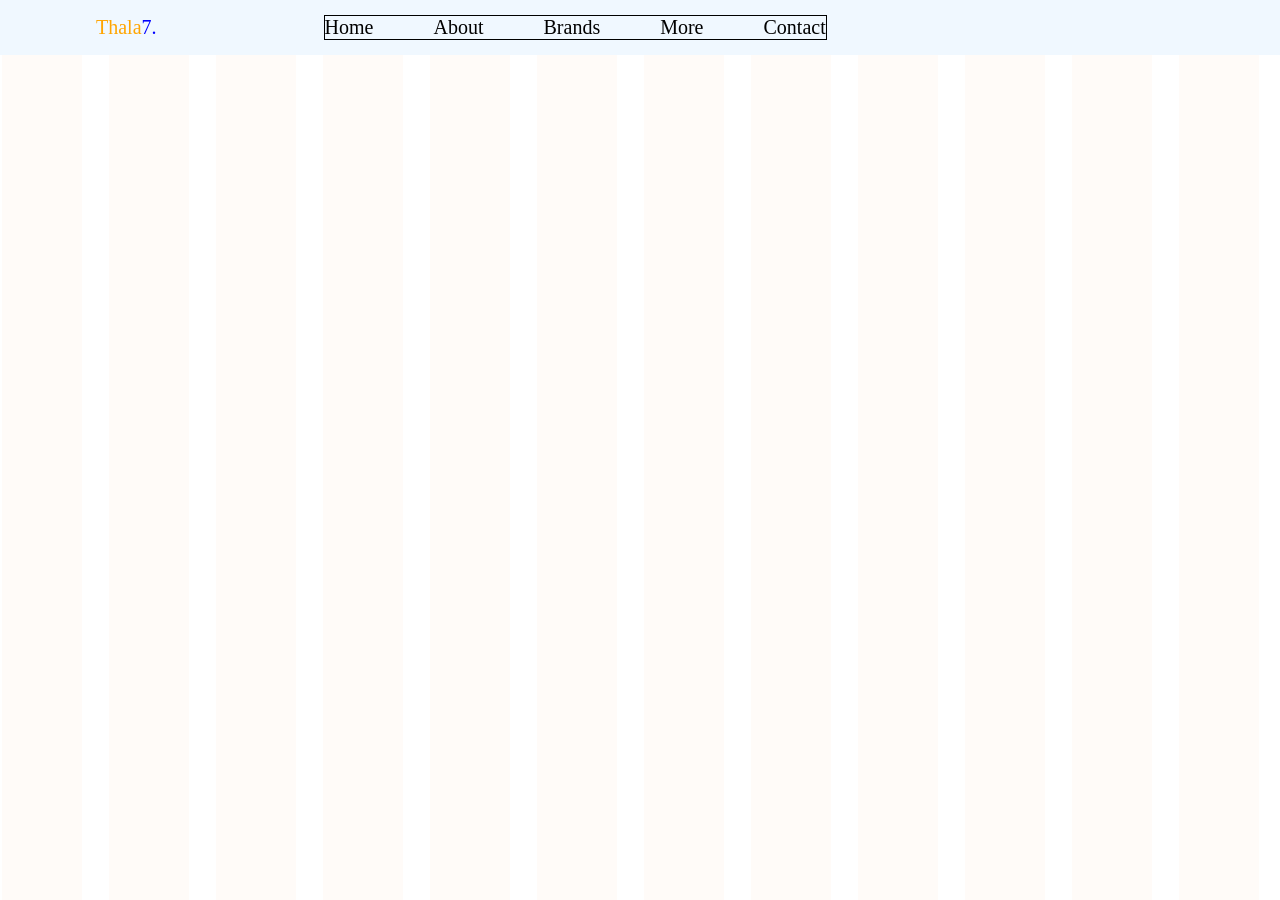
==== Thala_web_page/index.html @ 521b025f "Thala web page" ====
<!doctype html>
<html lang="en">
  <head>
    <meta charset="UTF-8" />
    <meta name="viewport" content="width=device-width, initial-scale=1.0" />
    <link rel="stylesheet" href="style.css" />
    <title>Thala Store</title>
  </head>
  <body>
    <header>
      <div class="containers">
        <div class="boxes"></div>
        <div class="boxes"></div>
        <div class="boxes"></div>
        <div class="boxes"></div>
        <div class="boxes"></div>
        <div class="boxes"></div>
        <div class="boxes"></div>
        <div class="boxes"></div>
        <div class="boxes"></div>
        <div class="boxes"></div>
        <div class="boxes"></div>
        <div class="boxes"></div>
        <div class="boxes"></div>
        <div class="boxes"></div>
      </div>
      <nav class="nav-bar">
        <div class="nav-bar-logo">
          <div><span id="t-1">Thala</span><span id="t-2">7.</span></div>
        </div>

        <div class="nav-bar-main">
          <ul>
            <li><div class="nav-bar-home">Home</div></li>
            <li><div class="nav-bar-about">About</div></li>
            <li><div class="nav-bar-brands">Brands</div></li>
            <li><div class="nav-bar-more">More</div></li>
            <li><div class="nav-bar-contact">Contact</div></li>
          </ul>
        </div>

        <div class="nav-bar-search">
          <div></div>
        </div>

        <div class="nav-bar-add-to-cart">
          <div></div>
        </div>

        <div class="nav-bar-pp">
          <div></div>
        </div>
      </nav>
    </header>

    <main>
      <section></section>
    </main>

    <footer></footer>
  </body>
</html>
---- Thala_web_page/style.css ----
* {
  margin: 0px;
  padding: 0px;
  box-sizing: border-box;
}

body {
  height: 100vh;
}

.containers {
  display: flex;
  position: absolute;
  gap: 25px;
}

.boxes {
  border-color: black;
  border: black;
  background-color: rgb(233, 145, 58);
  height: 100vh;
  width: 80px;
  margin-left: 2px;
  opacity: 3.5%;
}

.nav-bar {
  position: fixed;
  width: 100vw;
  display: flex;
  justify-content: space-between;
  align-items: center;
  font-size: 20px;
  background-color: aliceblue;
}

.nav-bar-logo {
  display: inline;
  justify-content: left;
  padding: 16px;
  margin-left: 80px;
}

#t-1 {
  color: orange;
}

#t-2 {
  color: blue;
}

/* .nav-bar-logo div span{
    gap: 100px;
} */

.nav-bar-main ul {
  display: flex;
  list-style: none;
  border: 1px solid black;
  gap: 60px;
}
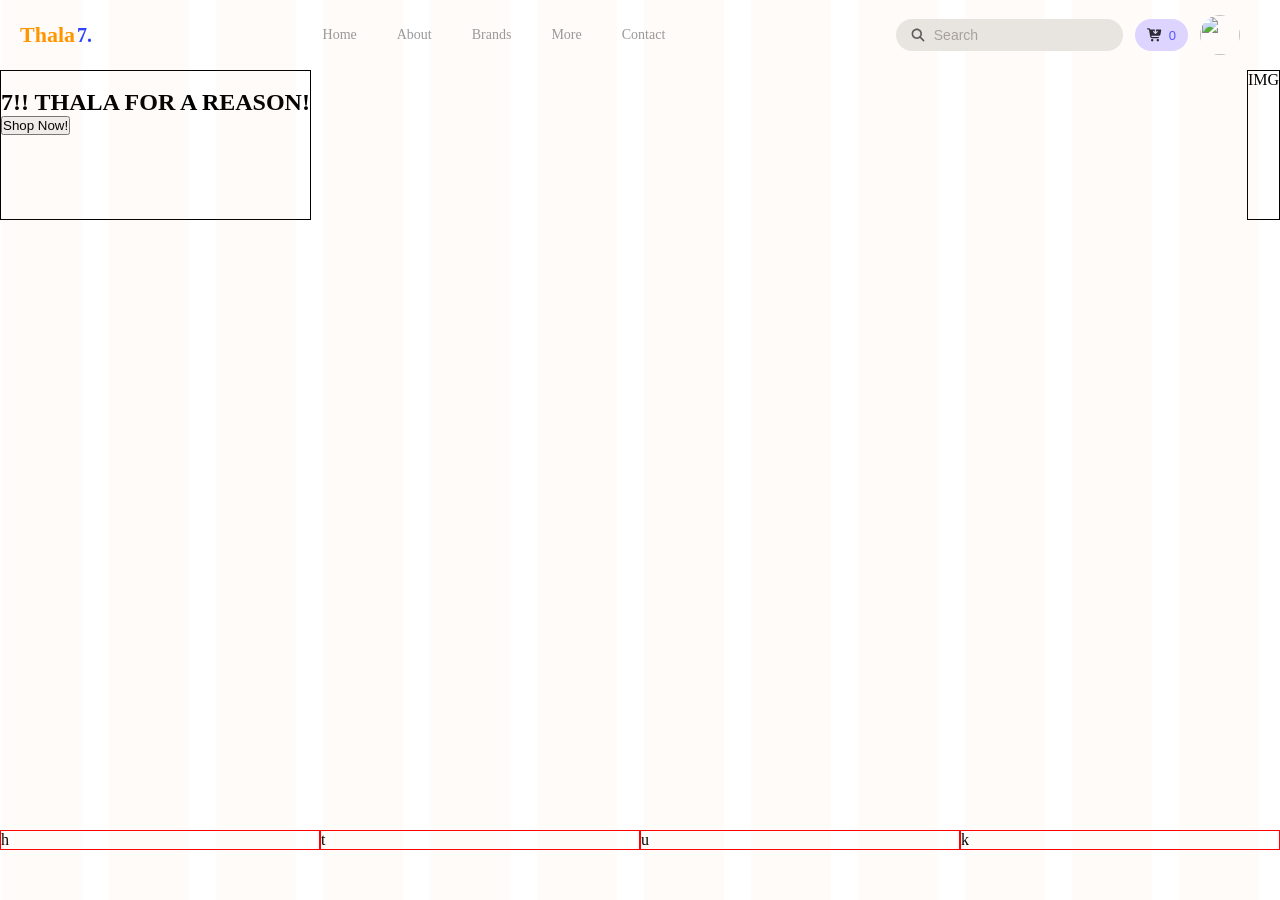
==== commit c15d89b9: "Header and footer, along with the alignment of the divs are done" ====
--- a/Thala_web_page/index.html
+++ b/Thala_web_page/index.html
@@ -39,24 +39,54 @@
           </ul>
         </div>
 
-        <div class="nav-bar-search">
-          <div></div>
-        </div>
+        <div class="nav-right">
+          <div class="nav-bar-search">
+            <div>
+              <span class="icon-search"
+                ><img src="magnifying-glass-solid-full.svg" alt="search"
+              /></span>
+              <input type="text" placeholder="Search" />
+            </div>
+          </div>
 
-        <div class="nav-bar-add-to-cart">
-          <div></div>
-        </div>
+          <div class="nav-bar-add-to-cart">
+            <div>
+              <span class="icon-cart"
+                ><img src="cart-arrow-down-solid-full.svg" alt="cart"
+              /></span>
+              <button>0</button>
+            </div>
+          </div>
 
-        <div class="nav-bar-pp">
-          <div></div>
+          <div class="nav-bar-pp">
+            <img
+              src="https://images.unsplash.com/photo-1780914435941-f0ea484146a4?q=80&w=687&auto=format&fit=crop&ixlib=rb-4.1.0&ixid=M3wxMjA3fDB8MHxwaG90by1wYWdlfHx8fGVufDB8fHx8fA%3D%3D"
+              alt=""
+            />
+          </div>
         </div>
       </nav>
     </header>
 
     <main>
-      <section></section>
+      <section class="hero">
+        <div class="left">
+          <span><img src="" alt="" /></span>
+          <h2>7!! THALA FOR A <span>REASON!</span></h2>
+          <p></p>
+          <span><button>Shop Now!</button></span>
+        </div>
+        <div class="right">IMG</div>
+      </section>
     </main>
 
-    <footer></footer>
+    <footer>
+      <section class="service">
+        <div>h</div>
+        <div>t</div>
+        <div>u</div>
+        <div>k</div>
+      </section>
+    </footer>
   </body>
 </html>
--- a/Thala_web_page/style.css
+++ b/Thala_web_page/style.css
@@ -14,6 +14,7 @@
   gap: 25px;
 }
 
+/* Decorative background pattern */
 .boxes {
   border-color: black;
   border: black;
@@ -24,38 +25,225 @@
   opacity: 3.5%;
 }
 
+/* Fixed navbar at top */
 .nav-bar {
   position: fixed;
   width: 100vw;
   display: flex;
   justify-content: space-between;
   align-items: center;
+  font-size: 16px;
+  padding: 0 20px;
+  height: 70px;
+}
+
+/* Logo container */
+.nav-bar-logo {
+  display: flex;
+  align-items: center;
+  padding: 0;
+  margin: 0;
+  flex-shrink: 0;
+}
+
+.nav-bar-logo div {
+  display: flex;
+  align-items: baseline;
+  gap: 2px;
+}
+
+/* Orange "Thala" text */
+#t-1 {
+  color: #ff9500;
+  font-size: 22px;
+  font-weight: bold;
+}
+
+/* Blue "7." number */
+#t-2 {
+  color: #2e43ff;
   font-size: 20px;
-  background-color: aliceblue;
-}
-
-.nav-bar-logo {
-  display: inline;
-  justify-content: left;
-  padding: 16px;
-  margin-left: 80px;
-}
-
-#t-1 {
-  color: orange;
-}
-
-#t-2 {
-  color: blue;
-}
-
-/* .nav-bar-logo div span{
-    gap: 100px;
-} */
+  font-weight: bold;
+}
+
+/* Centered navigation menu */
+.nav-bar-main {
+  display: flex;
+  flex-grow: 1;
+  justify-content: center;
+  margin: 0 40px;
+}
 
 .nav-bar-main ul {
   display: flex;
   list-style: none;
-  border: 1px solid black;
-  gap: 60px;
-}
+  justify-content: center;
+  gap: 40px;
+}
+
+.nav-bar-main ul li div {
+  color: #999;
+  font-size: 14px;
+  cursor: pointer;
+  transition: color 0.3s ease;
+}
+
+.nav-bar-main ul li div:hover {
+  color: #333;
+}
+
+/* Gray rounded search box */
+.nav-bar-search {
+  display: flex;
+  align-items: center;
+  background-color: #e8e5e0;
+  border-radius: 25px;
+  padding: 8px 14px;
+  gap: 8px;
+  min-width: 200px;
+  border: none;
+  flex-shrink: 0;
+}
+
+/* Search content wrapper */
+.nav-bar-search > div {
+  display: flex;
+  align-items: center;
+  gap: 8px;
+  width: 100%;
+}
+
+/* Search icon container */
+.icon-search {
+  display: flex;
+  align-items: center;
+  flex-shrink: 0;
+}
+
+/* Search icon image */
+.icon-search img {
+  height: 16px;
+  width: auto;
+  opacity: 0.6;
+}
+
+/* Search input field */
+.nav-bar-search input {
+  border: none;
+  background-color: transparent;
+  font-size: 14px;
+  color: #333;
+  width: 100%;
+  outline: none;
+}
+
+.nav-bar-search input::placeholder {
+  color: #a8a09f;
+}
+
+/*  rounded cart button */
+.nav-bar-add-to-cart {
+  display: flex;
+  align-items: center;
+  background-color: #ddd5ff;
+  border-radius: 25px;
+  padding: 8px 12px;
+  gap: 6px;
+  border: none;
+  min-width: auto;
+}
+
+/* Cart content wrapper */
+.nav-bar-add-to-cart > div {
+  display: flex;
+  align-items: center;
+  gap: 6px;
+  width: 100%;
+}
+
+/* Cart icon container */
+.icon-cart {
+  display: flex;
+  align-items: center;
+  flex-shrink: 0;
+}
+
+/* Cart icon image */
+.icon-cart img {
+  height: 16px;
+  width: auto;
+  opacity: 0.8;
+}
+
+/* cart counter button */
+.nav-bar-add-to-cart button {
+  border: none;
+  background-color: transparent;
+  font-size: 13px;
+  color: #5555ff;
+  outline: none;
+  cursor: pointer;
+  font-weight: 500;
+}
+
+/* Profile picture container */
+.nav-bar-pp {
+  display: flex;
+  align-items: center;
+  margin-right: 20px;
+}
+
+/* Circular profile avatar */
+.nav-bar-pp img {
+  height: 40px;
+  width: 40px;
+  border-radius: 50%;
+  object-fit: cover;
+}
+
+/* Right navbar section container */
+.nav-right {
+  display: flex;
+  gap: 12px;
+  align-items: center;
+  flex-shrink: 0;
+}
+
+/* To match the nav bar */
+main {
+  padding-top: 70px; 
+  padding-bottom: 70px;
+}
+
+/* hero section  */
+.hero {
+  display: flex;
+  justify-content: space-between;
+}
+
+.left{
+  border: 1px black solid;
+  align-items: center;
+  justify-content: center;
+  height: 150px;
+}
+
+.right{
+  border: 1px black solid;
+}
+
+/* To match the main */
+footer{
+  padding-top: 60vh;
+}
+
+.service {
+  display: flex;
+  width: 100%;
+  flex-direction: row;
+}
+
+.service div {
+  flex: 1;              
+  border: 1px solid rgb(255, 0, 0);
+}
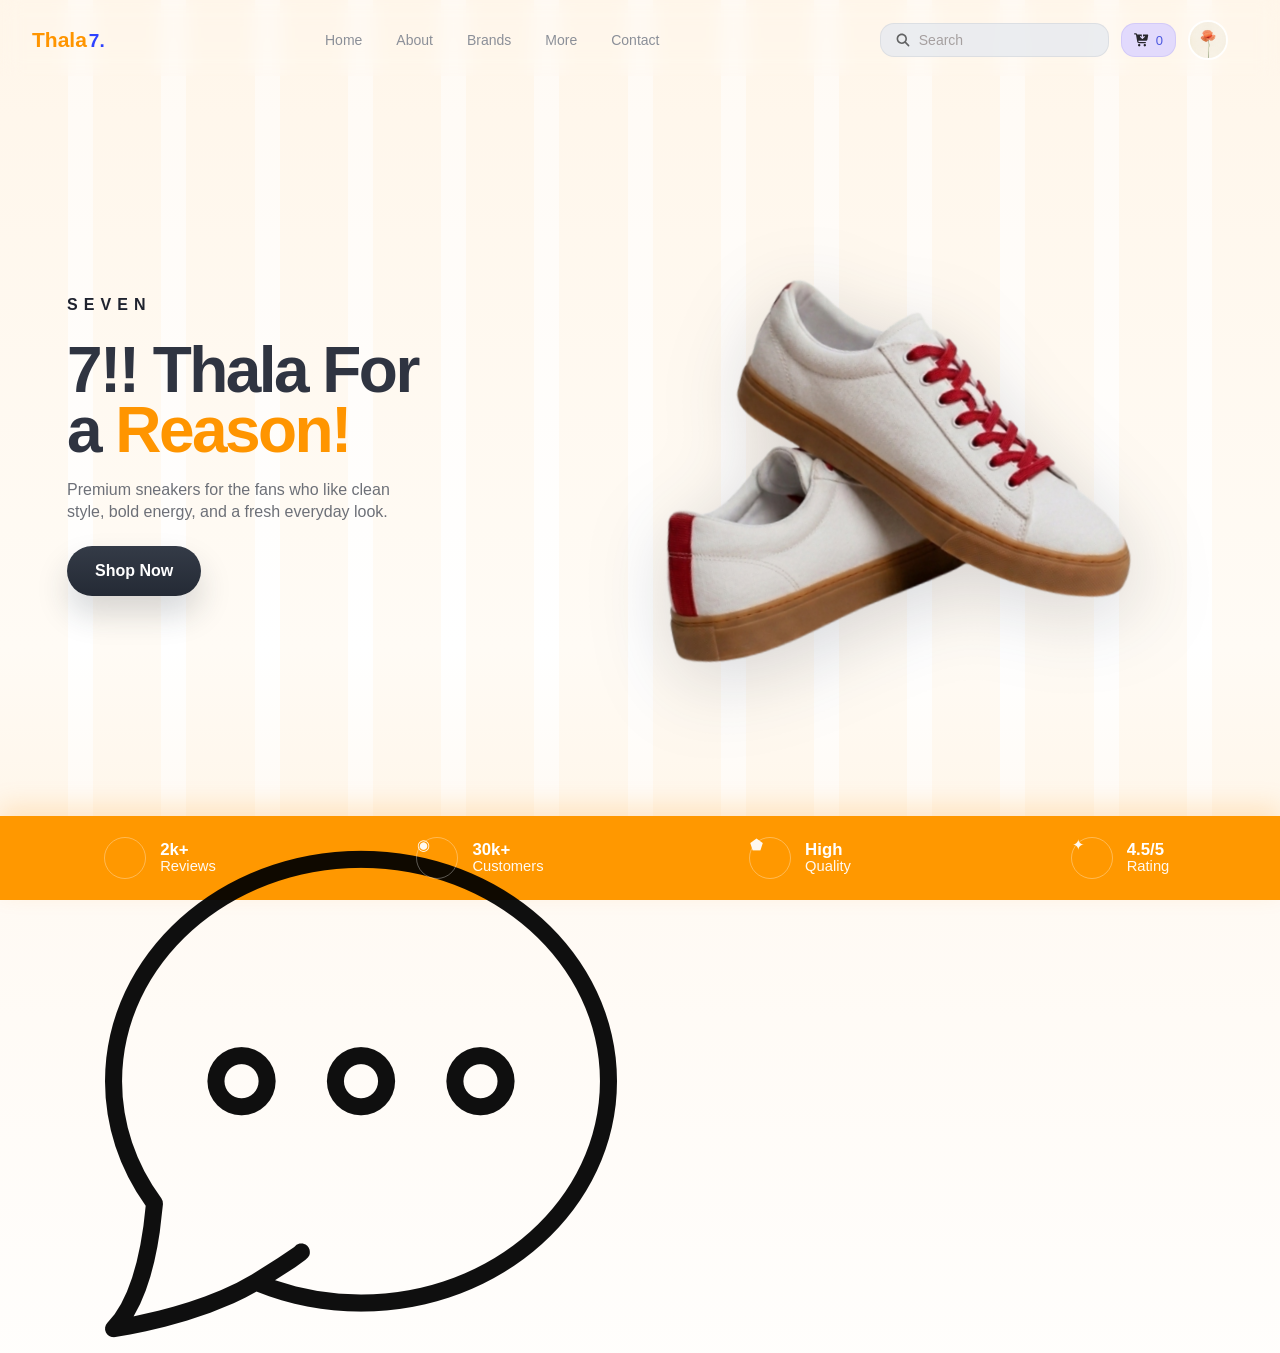
==== commit 4c9e2b64: "thala css page 1st page 70%" ====
--- a/Thala_web_page/index.html
+++ b/Thala_web_page/index.html
@@ -60,8 +60,8 @@
 
           <div class="nav-bar-pp">
             <img
-              src="https://images.unsplash.com/photo-1780914435941-f0ea484146a4?q=80&w=687&auto=format&fit=crop&ixlib=rb-4.1.0&ixid=M3wxMjA3fDB8MHxwaG90by1wYWdlfHx8fGVufDB8fHx8fA%3D%3D"
-              alt=""
+              src="simple_flower_image_2K_202606151316.jpeg"
+              alt="logo"
             />
           </div>
         </div>
@@ -71,21 +71,56 @@
     <main>
       <section class="hero">
         <div class="left">
-          <span><img src="" alt="" /></span>
-          <h2>7!! THALA FOR A <span>REASON!</span></h2>
-          <p></p>
-          <span><button>Shop Now!</button></span>
+          <span class="hero-brand">SEVEN</span>
+          <h1>7!! Thala For a <span>Reason!</span></h1>
+          <p>
+            Premium sneakers for the fans who like clean style, bold energy, and
+            a fresh everyday look.
+          </p>
+          <span class="hero-cta"><button>Shop Now</button></span>
         </div>
-        <div class="right">IMG</div>
+        <div class="right">
+          <div class="shoe-stage">
+            <img
+              class="shoe-art"
+              src="shoe.png"
+              alt="Sneaker image"
+            />
+          </div>
+        </div>
       </section>
     </main>
 
     <footer>
       <section class="service">
-        <div>h</div>
-        <div>t</div>
-        <div>u</div>
-        <div>k</div>
+        <div class="service-card">
+          <span class="service-icon"><img src="comment.png" alt=""></span>
+          <div>
+            <strong>2k+</strong>
+            <span>Reviews</span>
+          </div>
+        </div>
+        <div class="service-card">
+          <span class="service-icon">◉</span>
+          <div>
+            <strong>30k+</strong>
+            <span>Customers</span>
+          </div>
+        </div>
+        <div class="service-card">
+          <span class="service-icon">⬟</span>
+          <div>
+            <strong>High</strong>
+            <span>Quality</span>
+          </div>
+        </div>
+        <div class="service-card">
+          <span class="service-icon">✦</span>
+          <div>
+            <strong>4.5/5</strong>
+            <span>Rating</span>
+          </div>
+        </div>
       </section>
     </footer>
   </body>
--- a/Thala_web_page/style.css
+++ b/Thala_web_page/style.css
@@ -5,36 +5,50 @@
 }
 
 body {
-  height: 100vh;
+  min-height: 100vh;
+  display: flex;
+  flex-direction: column;
+  font-family: Arial, Helvetica, sans-serif;
+  background: linear-gradient(180deg, #fffaf4 0%, #fff 72%, #fff8ef 100%);
+  overflow-x: hidden;
+  color: #2f3441;
 }
 
 .containers {
-  display: flex;
-  position: absolute;
+  position: fixed;
+  inset: 0;
+  display: flex;
   gap: 25px;
+  pointer-events: none;
+  z-index: 0;
 }
 
 /* Decorative background pattern */
 .boxes {
-  border-color: black;
-  border: black;
-  background-color: rgb(233, 145, 58);
-  height: 100vh;
-  width: 80px;
-  margin-left: 2px;
-  opacity: 3.5%;
+  flex: 1;
+  background: rgba(255, 149, 0, 0.04);
+  min-height: 100vh;
+}
+
+header,
+main,
+footer {
+  position: relative;
+  z-index: 1;
 }
 
 /* Fixed navbar at top */
 .nav-bar {
-  position: fixed;
-  width: 100vw;
+  position: sticky;
+  top: 0;
+  width: 100%;
   display: flex;
   justify-content: space-between;
   align-items: center;
   font-size: 16px;
-  padding: 0 20px;
-  height: 70px;
+  padding: 18px 32px 14px;
+  height: 76px;
+  backdrop-filter: blur(10px);
 }
 
 /* Logo container */
@@ -55,14 +69,14 @@
 /* Orange "Thala" text */
 #t-1 {
   color: #ff9500;
-  font-size: 22px;
+  font-size: 21px;
   font-weight: bold;
 }
 
 /* Blue "7." number */
 #t-2 {
   color: #2e43ff;
-  font-size: 20px;
+  font-size: 19px;
   font-weight: bold;
 }
 
@@ -71,37 +85,37 @@
   display: flex;
   flex-grow: 1;
   justify-content: center;
-  margin: 0 40px;
+  margin: 0 28px;
 }
 
 .nav-bar-main ul {
   display: flex;
   list-style: none;
   justify-content: center;
-  gap: 40px;
+  gap: 34px;
 }
 
 .nav-bar-main ul li div {
-  color: #999;
+  color: #8b8f98;
   font-size: 14px;
   cursor: pointer;
   transition: color 0.3s ease;
 }
 
 .nav-bar-main ul li div:hover {
-  color: #333;
+  color: #2f3441;
 }
 
 /* Gray rounded search box */
 .nav-bar-search {
   display: flex;
   align-items: center;
-  background-color: #e8e5e0;
-  border-radius: 25px;
+  background-color: rgba(233, 235, 240, 0.88);
+  border-radius: 14px;
   padding: 8px 14px;
   gap: 8px;
-  min-width: 200px;
-  border: none;
+  min-width: 132px;
+  border: 1px solid rgba(155, 160, 170, 0.18);
   flex-shrink: 0;
 }
 
@@ -124,7 +138,7 @@
 .icon-search img {
   height: 16px;
   width: auto;
-  opacity: 0.6;
+  opacity: 0.58;
 }
 
 /* Search input field */
@@ -138,18 +152,18 @@
 }
 
 .nav-bar-search input::placeholder {
-  color: #a8a09f;
+  color: #a6a0a0;
 }
 
 /*  rounded cart button */
 .nav-bar-add-to-cart {
   display: flex;
   align-items: center;
-  background-color: #ddd5ff;
-  border-radius: 25px;
+  background-color: rgba(221, 213, 255, 0.85);
+  border-radius: 14px;
   padding: 8px 12px;
   gap: 6px;
-  border: none;
+  border: 1px solid rgba(132, 119, 220, 0.16);
   min-width: auto;
 }
 
@@ -172,7 +186,7 @@
 .icon-cart img {
   height: 16px;
   width: auto;
-  opacity: 0.8;
+  opacity: 0.82;
 }
 
 /* cart counter button */
@@ -180,7 +194,7 @@
   border: none;
   background-color: transparent;
   font-size: 13px;
-  color: #5555ff;
+  color: #4b57df;
   outline: none;
   cursor: pointer;
   font-weight: 500;
@@ -199,6 +213,7 @@
   width: 40px;
   border-radius: 50%;
   object-fit: cover;
+  border: 2px solid rgba(255, 255, 255, 0.9);
 }
 
 /* Right navbar section container */
@@ -209,41 +224,208 @@
   flex-shrink: 0;
 }
 
-/* To match the nav bar */
 main {
-  padding-top: 70px; 
-  padding-bottom: 70px;
-}
-
-/* hero section  */
+  flex: 1;
+  display: flex;
+  padding: 0 32px 18px;
+}
+
 .hero {
   display: flex;
+  align-items: center;
   justify-content: space-between;
-}
-
-.left{
-  border: 1px black solid;
-  align-items: center;
-  justify-content: center;
-  height: 150px;
-}
-
-.right{
-  border: 1px black solid;
-}
-
-/* To match the main */
-footer{
-  padding-top: 60vh;
+  width: 100%;
+  min-height: 0;
+  gap: 40px;
+}
+
+.left {
+  width: min(100%, 430px);
+  padding-top: 18px;
+  padding-left: 35px;
+}
+
+.hero-brand {
+  display: inline-block;
+  margin-bottom: 26px;
+  letter-spacing: 0.38em;
+  font-weight: 700;
+  color: #1f232f;
+}
+
+.left h1 {
+  font-size: clamp(3rem, 5vw, 5.25rem);
+  line-height: 0.95;
+  letter-spacing: -0.04em;
+  color: #2f3441;
+}
+
+.left h1 span {
+  color: #ff9500;
+}
+
+.left p {
+  margin-top: 18px;
+  max-width: 360px;
+  font-size: 1rem;
+  line-height: 1.35;
+  color: #6d7078;
+}
+
+.hero-cta {
+  display: inline-block;
+  margin-top: 24px;
+}
+
+.hero-cta button {
+  border: 0;
+  padding: 16px 28px;
+  border-radius: 999px;
+  font-size: 16px;
+  font-weight: 700;
+  color: #fff;
+  background: linear-gradient(180deg, #343b47 0%, #242a35 100%);
+  box-shadow: 0 18px 32px rgba(36, 42, 53, 0.18);
+}
+
+.right {
+  flex: 1;
+  display: flex;
+  justify-content: center;
+  align-items: center;
+  min-width: 0;
+}
+
+.shoe-stage {
+  width: min(100%, 760px);
+  height: clamp(320px, 48vw, 540px);
+  display: flex;
+  align-items: center;
+  justify-content: center;
+}
+
+.shoe-art {
+  display: block;
+  width: 100%;
+  height: 100%;
+  margin: 0 auto;
+  object-fit: contain;
+  object-position: center;
+  transform: translateY(2%) rotate(-10deg);
+  filter: drop-shadow(0 18px 40px rgba(30, 36, 50, 0.18));
+}
+
+footer {
+  z-index: 2;
 }
 
 .service {
   display: flex;
   width: 100%;
-  flex-direction: row;
-}
-
-.service div {
-  flex: 1;              
-  border: 1px solid rgb(255, 0, 0);
-}+  background: #ff9800;
+  color: #fff;
+  box-shadow: 0 -10px 24px rgba(255, 152, 0, 0.18);
+  min-height: 84px;
+}
+
+.service-card {
+  flex: 1;
+  display: flex;
+  align-items: center;
+  gap: 14px;
+  justify-content: center;
+  padding: 14px 12px;
+}
+
+.service-card strong,
+.service-card span {
+  display: block;
+}
+
+.service-card strong {
+  font-size: 1.05rem;
+  line-height: 1;
+}
+
+.service-card span {
+  font-size: 0.92rem;
+  opacity: 0.94;
+}
+
+.service-icon {
+  width: 42px;
+  height: 42px;
+  border: 1px solid rgba(255, 255, 255, 0.35);
+  border-radius: 50%;
+  display: inline-flex;
+  align-items: center;
+  justify-content: center;
+  font-size: 0.9rem;
+  line-height: 1;
+  padding: 0;
+  flex-shrink: 0;
+}
+
+@media (max-width: 980px) {
+  .nav-bar {
+    height: auto;
+    flex-wrap: wrap;
+    gap: 14px;
+  }
+
+  .nav-bar-main {
+    order: 3;
+    width: 100%;
+    margin: 0;
+  }
+
+  .hero {
+    flex-direction: column;
+    align-items: flex-start;
+    padding-top: 24px;
+  }
+
+  .right {
+    width: 100%;
+  }
+
+  .shoe-stage {
+    width: min(100%, 680px);
+    height: clamp(280px, 52vw, 460px);
+  }
+
+  .service {
+    display: grid;
+    grid-template-columns: repeat(2, minmax(0, 1fr));
+  }
+}
+
+@media (max-width: 640px) {
+  .nav-bar,
+  main {
+    padding-left: 18px;
+    padding-right: 18px;
+  }
+
+  .nav-bar-main ul {
+    gap: 16px;
+    flex-wrap: wrap;
+  }
+
+  .nav-right {
+    width: 100%;
+    flex-wrap: wrap;
+  }
+
+  .nav-bar-search {
+    flex: 1 1 180px;
+  }
+
+  .left h1 {
+    font-size: clamp(2.5rem, 12vw, 4rem);
+  }
+
+  .service {
+    grid-template-columns: 1fr;
+  }
+}
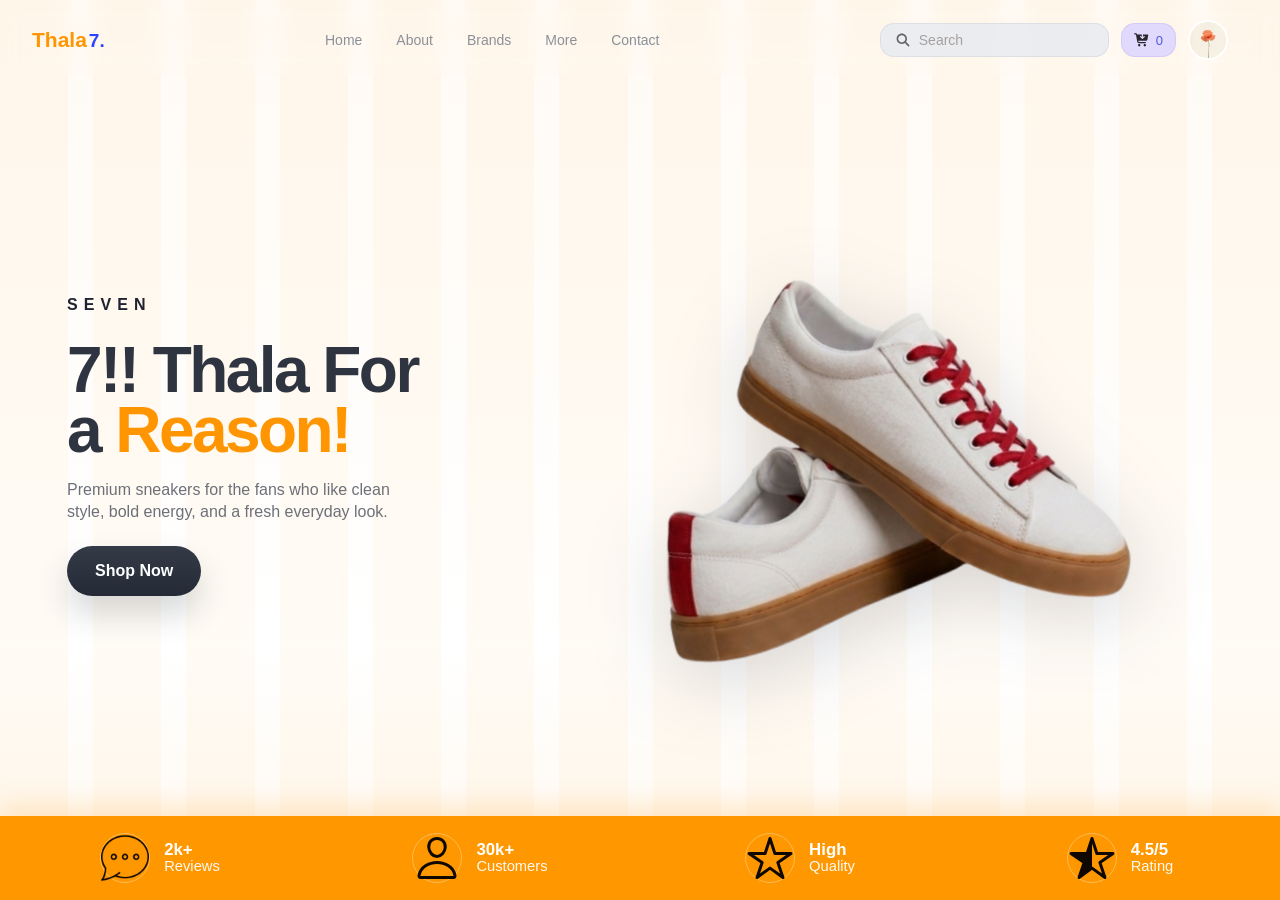
==== commit 4c1e65c7: "The thala web page with 3 htmls" ====
--- a/Thala_web_page/index.html
+++ b/Thala_web_page/index.html
@@ -49,20 +49,17 @@
             </div>
           </div>
 
-          <div class="nav-bar-add-to-cart">
+          <a class="nav-bar-add-to-cart cart-link" href="cart.html">
             <div>
               <span class="icon-cart"
                 ><img src="cart-arrow-down-solid-full.svg" alt="cart"
               /></span>
-              <button>0</button>
+              <span class="cart-count">0</span>
             </div>
-          </div>
+          </a>
 
           <div class="nav-bar-pp">
-            <img
-              src="simple_flower_image_2K_202606151316.jpeg"
-              alt="logo"
-            />
+            <img src="simple_flower_image_2K_202606151316.jpeg" alt="logo" />
           </div>
         </div>
       </nav>
@@ -77,15 +74,15 @@
             Premium sneakers for the fans who like clean style, bold energy, and
             a fresh everyday look.
           </p>
-          <span class="hero-cta"><button>Shop Now</button></span>
+          <span class="hero-cta"
+            ><a href="products.html">
+              <button>Shop Now</button>
+            </a></span
+          >
         </div>
         <div class="right">
           <div class="shoe-stage">
-            <img
-              class="shoe-art"
-              src="shoe.png"
-              alt="Sneaker image"
-            />
+            <img class="shoe-art" src="shoe.png" alt="Sneaker image" />
           </div>
         </div>
       </section>
@@ -94,28 +91,34 @@
     <footer>
       <section class="service">
         <div class="service-card">
-          <span class="service-icon"><img src="comment.png" alt=""></span>
+          <span class="service-icon"><img src="comment.png" alt="" /></span>
           <div>
             <strong>2k+</strong>
             <span>Reviews</span>
           </div>
         </div>
         <div class="service-card">
-          <span class="service-icon">◉</span>
+          <span class="service-icon"
+            ><img src="person-outline.svg" alt=""
+          /></span>
           <div>
             <strong>30k+</strong>
             <span>Customers</span>
           </div>
         </div>
         <div class="service-card">
-          <span class="service-icon">⬟</span>
+          <span class="service-icon"
+            ><img src="star-outline.svg" alt=""
+          /></span>
           <div>
             <strong>High</strong>
             <span>Quality</span>
           </div>
         </div>
         <div class="service-card">
-          <span class="service-icon">✦</span>
+          <span class="service-icon"
+            ><img src="star-half-outline.svg" alt=""
+          /></span>
           <div>
             <strong>4.5/5</strong>
             <span>Rating</span>
--- a/Thala_web_page/style.css
+++ b/Thala_web_page/style.css
@@ -14,6 +14,14 @@
   color: #2f3441;
 }
 
+body.product-page {
+  background: #fafafa;
+}
+
+body.cart-page {
+  background: #fafafa;
+}
+
 .containers {
   position: fixed;
   inset: 0;
@@ -23,7 +31,6 @@
   z-index: 0;
 }
 
-/* Decorative background pattern */
 .boxes {
   flex: 1;
   background: rgba(255, 149, 0, 0.04);
@@ -37,7 +44,6 @@
   z-index: 1;
 }
 
-/* Fixed navbar at top */
 .nav-bar {
   position: sticky;
   top: 0;
@@ -51,7 +57,6 @@
   backdrop-filter: blur(10px);
 }
 
-/* Logo container */
 .nav-bar-logo {
   display: flex;
   align-items: center;
@@ -66,21 +71,18 @@
   gap: 2px;
 }
 
-/* Orange "Thala" text */
 #t-1 {
   color: #ff9500;
   font-size: 21px;
   font-weight: bold;
 }
 
-/* Blue "7." number */
 #t-2 {
   color: #2e43ff;
   font-size: 19px;
   font-weight: bold;
 }
 
-/* Centered navigation menu */
 .nav-bar-main {
   display: flex;
   flex-grow: 1;
@@ -106,7 +108,6 @@
   color: #2f3441;
 }
 
-/* Gray rounded search box */
 .nav-bar-search {
   display: flex;
   align-items: center;
@@ -119,7 +120,6 @@
   flex-shrink: 0;
 }
 
-/* Search content wrapper */
 .nav-bar-search > div {
   display: flex;
   align-items: center;
@@ -127,21 +127,18 @@
   width: 100%;
 }
 
-/* Search icon container */
 .icon-search {
   display: flex;
   align-items: center;
   flex-shrink: 0;
 }
 
-/* Search icon image */
 .icon-search img {
   height: 16px;
   width: auto;
   opacity: 0.58;
 }
 
-/* Search input field */
 .nav-bar-search input {
   border: none;
   background-color: transparent;
@@ -155,7 +152,6 @@
   color: #a6a0a0;
 }
 
-/*  rounded cart button */
 .nav-bar-add-to-cart {
   display: flex;
   align-items: center;
@@ -167,7 +163,11 @@
   min-width: auto;
 }
 
-/* Cart content wrapper */
+.cart-link {
+  text-decoration: none;
+  color: inherit;
+}
+
 .nav-bar-add-to-cart > div {
   display: flex;
   align-items: center;
@@ -175,39 +175,33 @@
   width: 100%;
 }
 
-/* Cart icon container */
 .icon-cart {
   display: flex;
   align-items: center;
   flex-shrink: 0;
 }
 
-/* Cart icon image */
 .icon-cart img {
   height: 16px;
   width: auto;
   opacity: 0.82;
 }
 
-/* cart counter button */
-.nav-bar-add-to-cart button {
+.nav-bar-add-to-cart .cart-count {
   border: none;
   background-color: transparent;
   font-size: 13px;
   color: #4b57df;
   outline: none;
-  cursor: pointer;
   font-weight: 500;
 }
 
-/* Profile picture container */
 .nav-bar-pp {
   display: flex;
   align-items: center;
   margin-right: 20px;
 }
 
-/* Circular profile avatar */
 .nav-bar-pp img {
   height: 40px;
   width: 40px;
@@ -216,7 +210,6 @@
   border: 2px solid rgba(255, 255, 255, 0.9);
 }
 
-/* Right navbar section container */
 .nav-right {
   display: flex;
   gap: 12px;
@@ -286,6 +279,7 @@
   color: #fff;
   background: linear-gradient(180deg, #343b47 0%, #242a35 100%);
   box-shadow: 0 18px 32px rgba(36, 42, 53, 0.18);
+  cursor: pointer;
 }
 
 .right {
@@ -319,6 +313,470 @@
   z-index: 2;
 }
 
+.product-page main {
+  flex: 1;
+  display: block;
+  padding: 18px 56px 40px;
+}
+
+.product-page-layout {
+  width: 100%;
+  max-width: 1320px;
+  margin: 0 auto;
+}
+
+.product-breadcrumb {
+  display: flex;
+  flex-wrap: wrap;
+  align-items: center;
+  gap: 10px;
+  margin: 6px 0 18px;
+  font-size: 0.95rem;
+  color: #8a9098;
+}
+
+.product-breadcrumb span:last-child {
+  color: #9aa0a8;
+}
+
+.product-grid {
+  display: grid;
+  grid-template-columns: minmax(320px, 1.08fr) minmax(340px, 0.92fr);
+  gap: 42px;
+  align-items: start;
+}
+
+.product-gallery {
+  display: flex;
+  flex-direction: column;
+  gap: 20px;
+}
+
+.product-main-image {
+  min-height: 520px;
+  border-radius: 22px;
+  background:
+    radial-gradient(
+      circle at 30% 28%,
+      rgba(255, 229, 184, 0.55),
+      transparent 34%
+    ),
+    linear-gradient(180deg, #fefefe 0%, #f5f5f5 100%);
+  border: 1px solid rgba(17, 24, 39, 0.06);
+  box-shadow: 0 20px 48px rgba(20, 25, 34, 0.08);
+  display: flex;
+  align-items: center;
+  justify-content: center;
+  color: #c2c7cf;
+  font-size: 0.85rem;
+  font-weight: 700;
+  letter-spacing: 0.18em;
+}
+
+.product-thumbnails {
+  display: grid;
+  grid-template-columns: repeat(4, minmax(0, 1fr));
+  gap: 14px;
+}
+
+.product-thumb {
+  min-height: 124px;
+  border-radius: 18px;
+  background: linear-gradient(180deg, #fefefe 0%, #f3f3f3 100%);
+  border: 1px solid rgba(17, 24, 39, 0.06);
+  box-shadow: 0 12px 26px rgba(20, 25, 34, 0.05);
+  display: flex;
+  align-items: center;
+  justify-content: center;
+  color: #c2c7cf;
+  font-size: 0.7rem;
+  font-weight: 700;
+  letter-spacing: 0.14em;
+}
+
+.product-details {
+  padding-top: 8px;
+}
+
+.product-kicker {
+  margin-bottom: 16px;
+  color: #a7adb6;
+  font-size: 0.85rem;
+  font-weight: 700;
+  letter-spacing: 0.22em;
+}
+
+.product-details h1 {
+  font-size: clamp(2rem, 3vw, 3.1rem);
+  line-height: 1.04;
+  letter-spacing: -0.05em;
+  color: #2b323c;
+  max-width: 640px;
+}
+
+.product-description {
+  margin-top: 14px;
+  max-width: 620px;
+  font-size: 1rem;
+  line-height: 1.45;
+  color: #6d727c;
+}
+
+.product-price-row {
+  display: flex;
+  flex-wrap: wrap;
+  align-items: center;
+  gap: 18px;
+  margin-top: 22px;
+}
+
+.product-price-box {
+  display: flex;
+  align-items: baseline;
+  gap: 4px;
+  padding: 14px 18px;
+  border-radius: 16px;
+  background: #edf0ff;
+  color: #2950ff;
+  box-shadow: inset 0 0 0 1px rgba(41, 80, 255, 0.08);
+}
+
+.product-currency {
+  font-size: 1.3rem;
+  font-weight: 700;
+}
+
+.product-price-box strong {
+  font-size: clamp(2rem, 3vw, 2.65rem);
+  line-height: 1;
+}
+
+.product-offer {
+  display: flex;
+  flex-direction: column;
+  gap: 2px;
+  color: #7a8089;
+}
+
+.product-offer strong {
+  color: #4fb15c;
+  font-size: 1.2rem;
+  font-weight: 700;
+}
+
+.product-offer span {
+  font-size: 0.95rem;
+}
+
+.product-actions {
+  display: flex;
+  flex-wrap: wrap;
+  gap: 14px;
+  margin-top: 26px;
+}
+
+.product-quantity,
+.product-add-to-cart {
+  border: none;
+  border-radius: 16px;
+  font-weight: 700;
+  cursor: pointer;
+}
+
+.product-quantity {
+  min-width: 76px;
+  padding: 0;
+  background: #f1f3f6;
+  color: #5b616a;
+}
+
+.product-quantity select {
+  width: 100%;
+  height: 100%;
+  min-width: 76px;
+  padding: 18px 18px;
+  border: 0;
+  border-radius: 16px;
+  background: transparent;
+  color: inherit;
+  font: inherit;
+  cursor: pointer;
+  outline: none;
+  appearance: none;
+  -webkit-appearance: none;
+  -moz-appearance: none;
+}
+
+.product-quantity select::-ms-expand {
+  display: none;
+}
+
+.product-add-to-cart {
+  min-width: 240px;
+  padding: 18px 28px;
+  background: linear-gradient(180deg, #ff9d18 0%, #ff8c00 100%);
+  color: #fff;
+  box-shadow: 0 18px 32px rgba(255, 140, 0, 0.22);
+}
+
+.cart-page main {
+  flex: 1;
+  display: flex;
+  align-items: stretch;
+  justify-content: center;
+  padding: 28px 24px 42px;
+}
+
+.cart-page-layout {
+  width: min(100%, 1280px);
+  margin: 0 auto;
+}
+
+.cart-main-grid {
+  display: grid;
+  grid-template-columns: minmax(0, 1.35fr) minmax(320px, 0.75fr);
+  gap: 28px;
+  align-items: start;
+}
+
+.cart-left-panel {
+  padding: 30px 22px 8px;
+}
+
+.cart-left-panel h1 {
+  font-size: clamp(2rem, 3vw, 3rem);
+  line-height: 1.05;
+  letter-spacing: -0.05em;
+  color: #2b323c;
+}
+
+.cart-table-wrap {
+  margin-top: 28px;
+  overflow-x: auto;
+}
+
+.cart-table {
+  width: 100%;
+  border-collapse: collapse;
+  min-width: 640px;
+}
+
+.cart-table thead th {
+  text-align: left;
+  font-size: 0.78rem;
+  font-weight: 700;
+  color: #a6acb4;
+  padding: 0 0 14px;
+  border-bottom: 1px solid #eceff3;
+}
+
+.cart-table tbody td {
+  padding: 18px 0;
+  border-bottom: 1px solid #eceff3;
+  vertical-align: middle;
+  color: #2b323c;
+}
+
+.cart-product-cell {
+  display: flex;
+  align-items: center;
+  min-width: 0;
+}
+
+.cart-product-meta {
+  display: flex;
+  flex-direction: column;
+  gap: 6px;
+  min-width: 0;
+}
+
+.cart-product-meta strong {
+  font-size: 0.98rem;
+  line-height: 1.25;
+  color: #2f3441;
+}
+
+.cart-product-meta span {
+  font-size: 0.86rem;
+  color: #8a9098;
+}
+
+.cart-qty-control {
+  display: inline-flex;
+  align-items: center;
+  gap: 12px;
+  padding: 8px 12px;
+  border-radius: 12px;
+  background: #f5f6f8;
+  color: #47505c;
+}
+
+.cart-qty-control button {
+  border: none;
+  background: transparent;
+  color: inherit;
+  font-size: 1.05rem;
+  line-height: 1;
+  cursor: pointer;
+}
+
+.cart-remove-btn {
+  border: none;
+  background: transparent;
+  color: #ff6b6b;
+  font-size: 1.4rem;
+  line-height: 1;
+  cursor: pointer;
+}
+
+.cart-right-panel {
+  padding: 30px 0 0;
+}
+
+.coupon-card {
+  border-radius: 22px;
+  border: 1px solid rgba(17, 24, 39, 0.08);
+  background: linear-gradient(180deg, #ffffff 0%, #f8f9fb 100%);
+  box-shadow: 0 18px 40px rgba(20, 25, 34, 0.06);
+  padding: 24px;
+}
+
+.coupon-card label {
+  display: block;
+  font-size: 0.82rem;
+  font-weight: 700;
+  color: #5f6670;
+  margin-bottom: 12px;
+}
+
+.coupon-row {
+  display: flex;
+  gap: 10px;
+}
+
+.coupon-row input {
+  flex: 1;
+  min-width: 0;
+  border: 1px solid rgba(17, 24, 39, 0.08);
+  border-radius: 14px;
+  padding: 14px 16px;
+  background: #fff;
+  font: inherit;
+  color: #2f3441;
+  outline: none;
+}
+
+.coupon-row input::placeholder {
+  color: #c0c6ce;
+}
+
+.coupon-row button {
+  border: none;
+  border-radius: 14px;
+  padding: 14px 18px;
+  background: linear-gradient(180deg, #2d7bf7 0%, #1d64e6 100%);
+  color: #fff;
+  font-weight: 700;
+  cursor: pointer;
+  white-space: nowrap;
+}
+
+.cart-totals {
+  margin-top: 22px;
+}
+
+.cart-totals div {
+  display: flex;
+  align-items: center;
+  justify-content: space-between;
+  gap: 16px;
+  padding: 10px 0;
+  color: #6e747d;
+}
+
+.cart-totals dt,
+.cart-totals dd {
+  margin: 0;
+}
+
+.cart-totals dd {
+  color: #4f565f;
+  font-weight: 700;
+}
+
+.cart-total-row {
+  border-top: 1px solid #eceff3;
+  margin-top: 8px;
+  padding-top: 14px !important;
+  color: #2f3441 !important;
+}
+
+.cart-total-row dd {
+  color: #2b323c;
+  font-size: 1.15rem;
+}
+
+.pay-now-btn {
+  width: 100%;
+  margin-top: 18px;
+  border: none;
+  border-radius: 18px;
+  padding: 18px 22px;
+  background: linear-gradient(180deg, #ffab35 0%, #ff981e 100%);
+  color: #fff;
+  font-size: 1.05rem;
+  font-weight: 700;
+  cursor: pointer;
+  box-shadow: 0 18px 32px rgba(255, 152, 0, 0.2);
+}
+
+.razorpay-row {
+  display: flex;
+  align-items: center;
+  justify-content: center;
+  gap: 14px;
+  margin-top: 14px;
+  flex-wrap: wrap;
+}
+
+.secure-badge {
+  display: inline-flex;
+  align-items: center;
+  justify-content: center;
+  padding: 6px 10px;
+  border-radius: 999px;
+  background: #edf7ef;
+  color: #2f8f44;
+  font-size: 0.72rem;
+  font-weight: 700;
+  letter-spacing: 0.08em;
+}
+
+.razorpay-wordmark {
+  font-size: 1.05rem;
+  font-weight: 800;
+  color: #2b3f87;
+  letter-spacing: -0.03em;
+}
+
+.cart-return-link {
+  display: inline-flex;
+  align-items: center;
+  gap: 10px;
+  margin-top: 30px;
+  margin-left: 28px;
+  color: #2f3441;
+  text-decoration: none;
+  font-size: 1rem;
+  font-weight: 700;
+}
+
+.cart-return-link::before {
+  content: "‹";
+  font-size: 1.5rem;
+  line-height: 1;
+}
+
 .service {
   display: flex;
   width: 100%;
@@ -353,8 +811,8 @@
 }
 
 .service-icon {
-  width: 42px;
-  height: 42px;
+  width: 50px;
+  height: 50px;
   border: 1px solid rgba(255, 255, 255, 0.35);
   border-radius: 50%;
   display: inline-flex;
@@ -364,6 +822,12 @@
   line-height: 1;
   padding: 0;
   flex-shrink: 0;
+}
+
+.service-icon img {
+  height: 100%;
+  width: 100%;
+  margin-right: 15px;
 }
 
 @media (max-width: 980px) {
@@ -398,6 +862,38 @@
     display: grid;
     grid-template-columns: repeat(2, minmax(0, 1fr));
   }
+
+  .cart-page main {
+    padding: 18px 16px 36px;
+  }
+
+  .cart-main-grid {
+    grid-template-columns: 1fr;
+  }
+
+  .cart-left-panel {
+    padding: 22px 8px 0;
+  }
+
+  .cart-right-panel {
+    padding-top: 0;
+  }
+
+  .cart-return-link {
+    margin-left: 10px;
+  }
+
+  .product-page main {
+    padding: 16px 24px 32px;
+  }
+
+  .product-grid {
+    grid-template-columns: 1fr;
+  }
+
+  .product-main-image {
+    min-height: 440px;
+  }
 }
 
 @media (max-width: 640px) {
@@ -428,4 +924,38 @@
   .service {
     grid-template-columns: 1fr;
   }
-}
+
+  .cart-product-meta strong {
+    font-size: 0.92rem;
+  }
+
+  .coupon-row {
+    flex-direction: column;
+  }
+
+  .coupon-row button {
+    width: 100%;
+  }
+
+  .cart-return-link {
+    margin-left: 0;
+  }
+
+  .product-breadcrumb {
+    font-size: 0.82rem;
+    gap: 6px;
+  }
+
+  .product-thumbnails {
+    grid-template-columns: repeat(2, minmax(0, 1fr));
+  }
+
+  .product-main-image {
+    min-height: 320px;
+  }
+
+  .product-add-to-cart {
+    width: 100%;
+    min-width: 0;
+  }
+}
